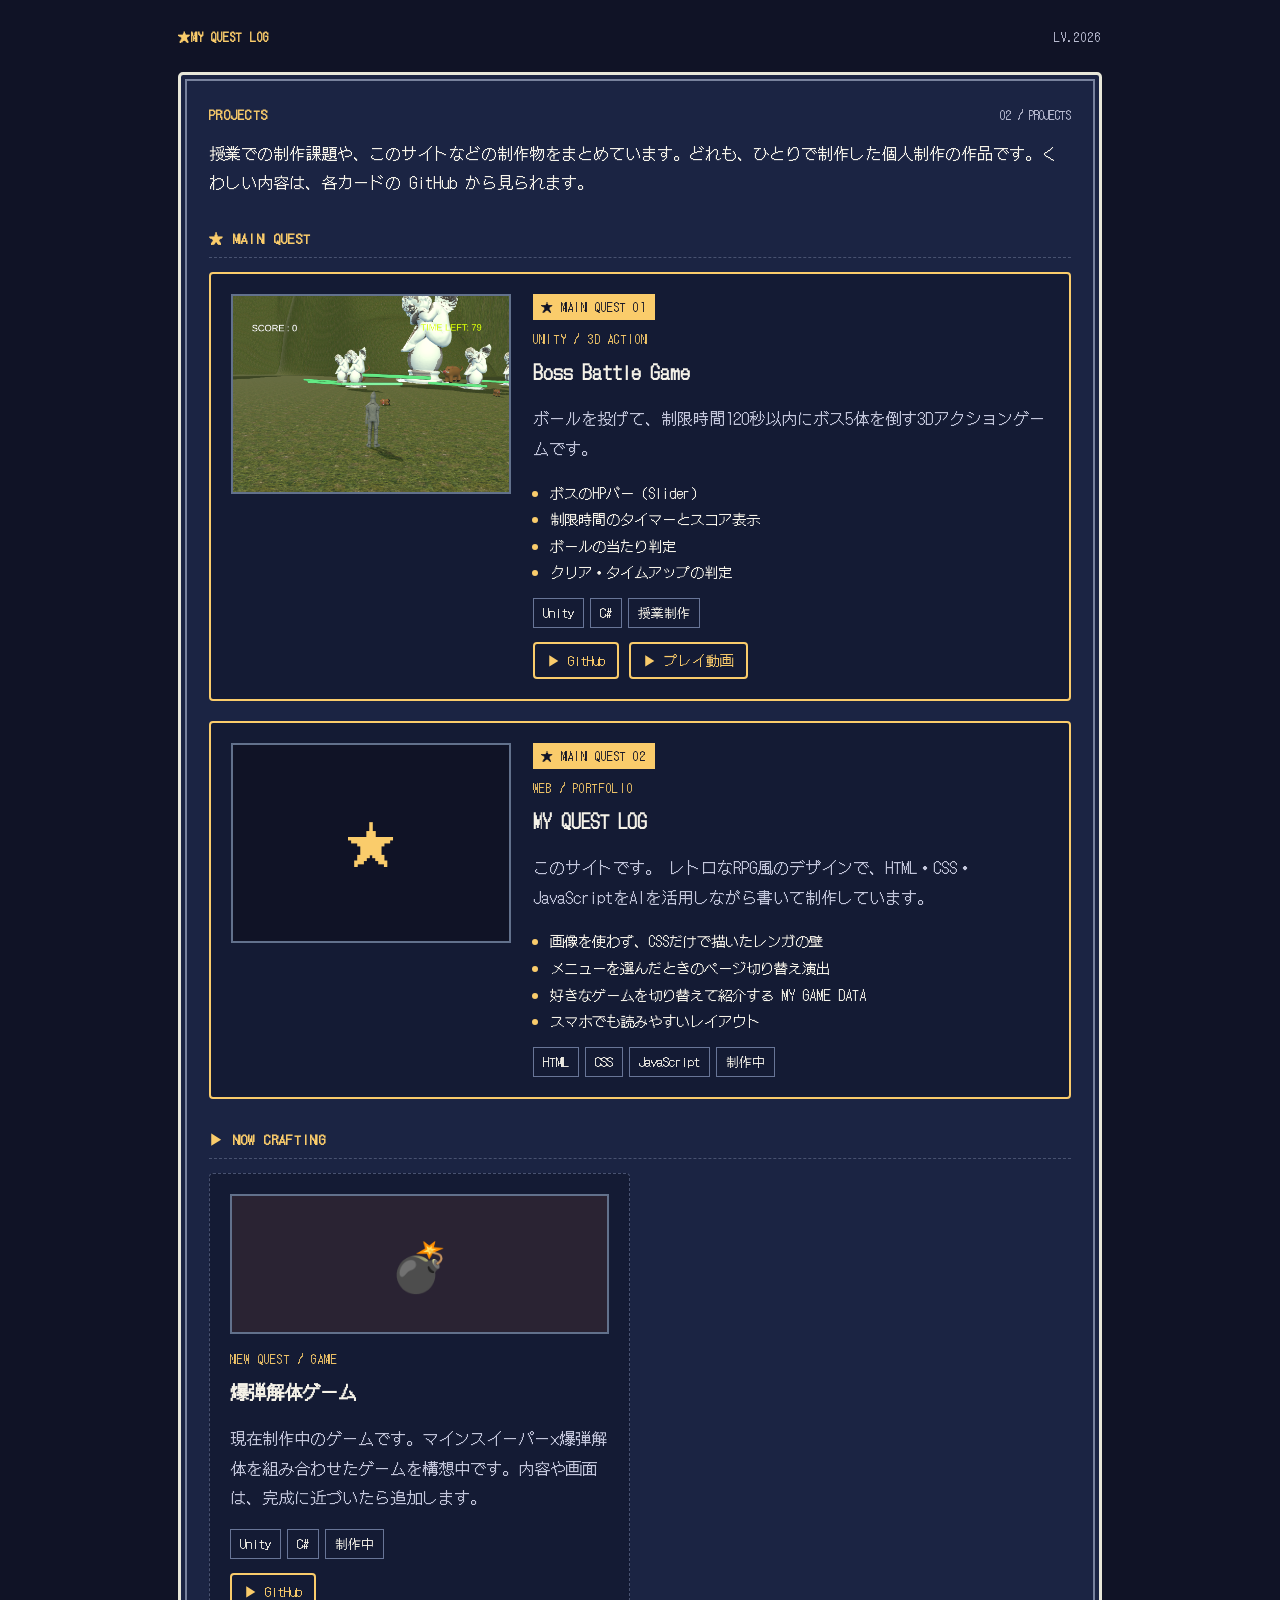
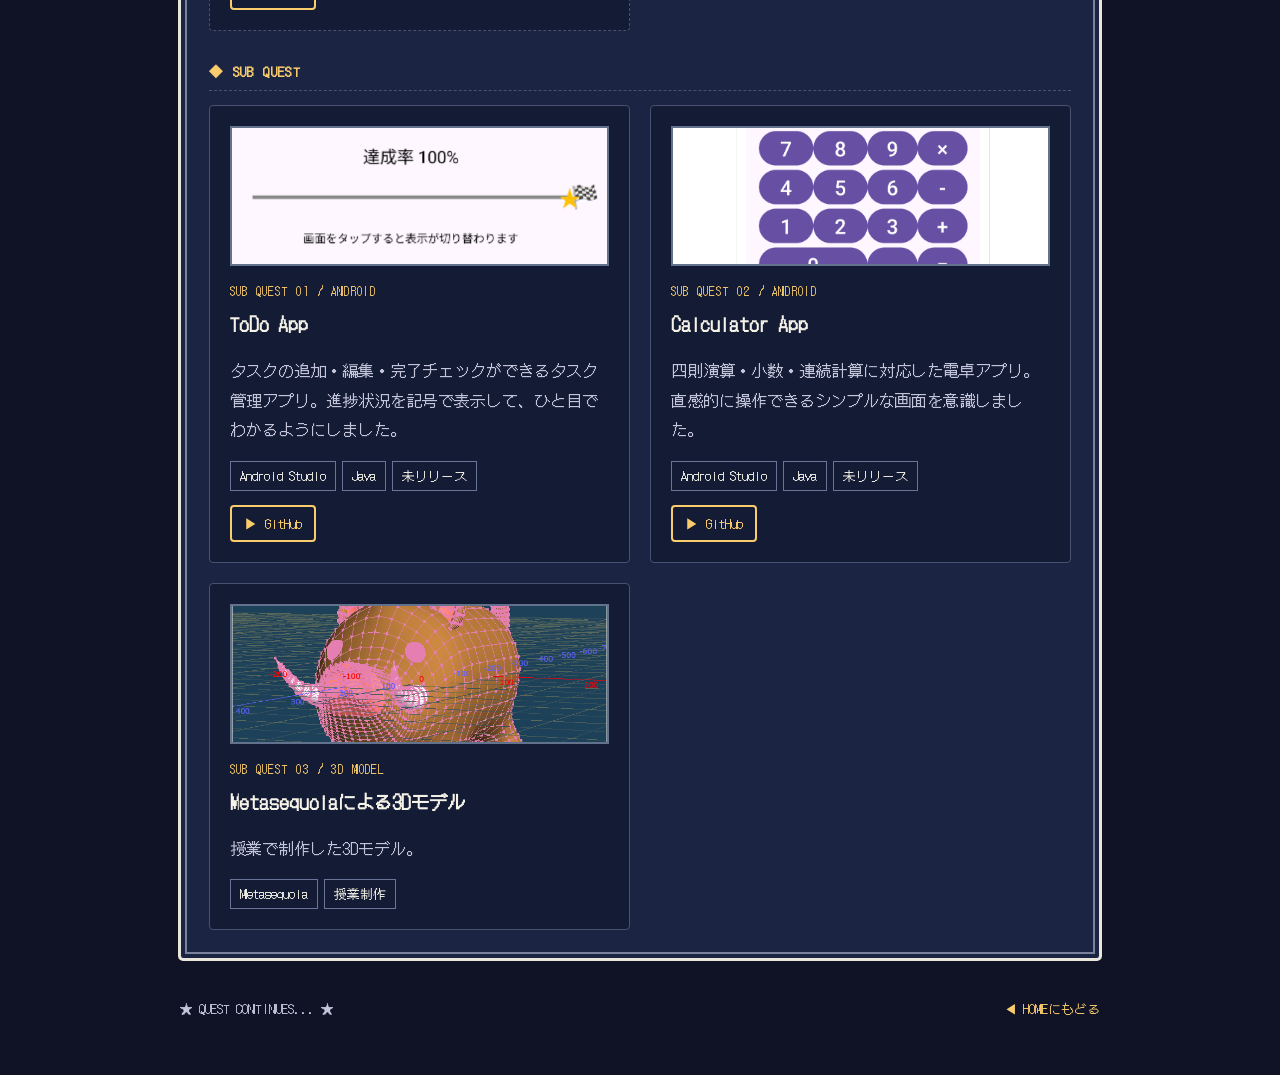
==== projects.html @ a6760863 "Initial commit" ====
<!DOCTYPE html>
<html lang="ja">
<head>
    <meta charset="UTF-8">
    <meta name="viewport" content="width=device-width, initial-scale=1.0">
    <meta name="robots" content="noindex, nofollow">
    <meta name="theme-color" content="#101326">
    <title>PROJECTS | MY QUEST LOG</title>

    <link rel="preconnect" href="https://fonts.googleapis.com">
    <link rel="preconnect" href="https://fonts.gstatic.com" crossorigin>
    <link rel="stylesheet" href="https://fonts.googleapis.com/css2?family=DotGothic16&display=swap">

    <link rel="stylesheet" href="css/common.css">
    <link rel="stylesheet" href="css/projects.css">
    <script src="js/transition.js" defer></script>
</head>
<body class="project-page">
    <div class="page-container">
        <header class="topbar">
            <a class="brand" href="index.html">★MY QUEST LOG</a>
            <span>LV.2026</span>
        </header>
    
        <main id="main-content">
            <section class="window">
                <div class="window-header">
                    <h1 class="window-heading">PROJECTS</h1>
                    <span class="page-number">02 / PROJECTS</span>
                </div>
    
                <p class="projects-lead">授業での制作課題や、このサイトなどの制作物をまとめています。どれも、ひとりで制作した個人制作の作品です。くわしい内容は、各カードの GitHub から見られます。</p>

                <!--メイン作品-->
                <h2 class="section-heading">★ MAIN QUEST</h2>
                <div class="card-grid card-grid--main">
                    <!--Unity のゲーム-->
                    <article class="project-card project-card--main">
                        <img class="project-thumb" src="images/boss-battle.png" alt="Boss Battle Game のプレイ画面">
                        <div class="project-body">
                            <p class="main-badge">★ MAIN QUEST 01</p>
                            <p class="card-index">UNITY / 3D ACTION</p>
                            <h3>Boss Battle Game</h3>
                            <p>ボールを投げて、制限時間120秒以内にボス5体を倒す3Dアクションゲームです。</p>
                            <ul class="feature-list">
                                <li>ボスのHPバー（Slider）</li>
                                <li>制限時間のタイマーとスコア表示</li>
                                <li>ボールの当たり判定</li>
                                <li>クリア・タイムアップの判定</li>
                            </ul>
                            <div class="tag-list">
                                <span class="tag">Unity</span>
                                <span class="tag">C#</span>
                                <span class="tag">授業制作</span>
                            </div>
                            <div class="project-links">
                                <a class="project-link" href="https://github.com/chi-cha205/unity-action-game" target="_blank" rel="noopener">▶ GitHub</a>
                                <a class="project-link" href="https://youtu.be/2GFIGitg2KA" target="_blank" rel="noopener">▶ プレイ動画</a>
                            </div>
                        </div>
                    </article>

                    <!--このサイト-->
                    <article class="project-card project-card--main">
                        <div class="project-thumb project-thumb--site" aria-hidden="true">★</div>
                        <div class="project-body">
                            <p class="main-badge">★ MAIN QUEST 02</p>
                            <p class="card-index">WEB / PORTFOLIO</p>
                            <h3>MY QUEST LOG</h3>
                            <p>このサイトです。 レトロなRPG風のデザインで、HTML・CSS・JavaScriptをAIを活用しながら書いて制作しています。</p>
                            <ul class="feature-list">
                                <li>画像を使わず、CSSだけで描いたレンガの壁</li>
                                <li>メニューを選んだときのページ切り替え演出</li>
                                <li>好きなゲームを切り替えて紹介する MY GAME DATA</li>
                                <li>スマホでも読みやすいレイアウト</li>
                            </ul>
                            <div class="tag-list">
                                <span class="tag">HTML</span>
                                <span class="tag">CSS</span>
                                <span class="tag">JavaScript</span>
                                <span class="tag">制作中</span>
                            </div>
                        </div>
                    </article>
                </div>

                <!--今作っている作品-->
                <h2 class="section-heading">▶ NOW CRAFTING</h2>
                <div class="card-grid">
                    <!--爆弾解体ゲーム-->
                    <article class="project-card project-card--wip">
                        <div class="project-thumb project-thumb--wip" aria-hidden="true">💣</div>
                        <p class="card-index">NEW QUEST / GAME</p>
                        <h3>爆弾解体ゲーム</h3>
                        <p>現在制作中のゲームです。マインスイーパー×爆弾解体を組み合わせたゲームを構想中です。内容や画面は、完成に近づいたら追加します。</p>
                        <div class="tag-list">
                            <span class="tag">Unity</span>
                            <span class="tag">C#</span>
                            <span class="tag">制作中</span>
                        </div>
                        <div class="project-links">
                            <a class="project-link" href="https://github.com/chi-cha205/MineDefuse" target="_blank" rel="noopener">▶ GitHub</a>
                        </div>
                    </article>
                </div>

                <!--その他-->
                <h2 class="section-heading">◆ SUB QUEST</h2>
                <div class="card-grid">
                    <!--Android のタスク管理アプリ-->
                    <article class="project-card">
                        <img class="project-thumb" src="images/task-app.png" alt="タスク管理アプリのスクショ">
                        <p class="card-index">SUB QUEST 01 / ANDROID</p>
                        <h3>ToDo App</h3>
                        <p>タスクの追加・編集・完了チェックができるタスク管理アプリ。進捗状況を記号で表示して、ひと目でわかるようにしました。</p>
                        <div class="tag-list">
                            <span class="tag">Android Studio</span>
                            <span class="tag">Java</span>
                            <span class="tag">未リリース</span>
                        </div>
                        <div class="project-links">
                            <a class="project-link" href="https://github.com/chi-cha205/ToDoapp" target="_blank" rel="noopener">▶ GitHub</a>
                        </div>
                    </article>

                    <!--電卓アプリ-->
                    <article class="project-card">
                        <img class="project-thumb" src="images/calculator-app.png" alt="電卓アプリのスクショ">
                        <p class="card-index">SUB QUEST 02 / ANDROID</p>
                        <h3>Calculator App</h3>
                        <p>四則演算・小数・連続計算に対応した電卓アプリ。直感的に操作できるシンプルな画面を意識しました。</p>
                        <div class="tag-list">
                            <span class="tag">Android Studio</span>
                            <span class="tag">Java</span>
                            <span class="tag">未リリース</span>
                        </div>
                        <div class="project-links">
                            <a class="project-link" href="https://github.com/chi-cha205/AndroidCalculator" target="_blank" rel="noopener">▶ GitHub</a>
                        </div>
                    </article>

                    <!--Metasequoianのイノシシモデル-->
                    <article class="project-card">
                        <img class="project-thumb" src="images/inoshishi-model.png" alt="メタセコイアで作成したイノシシの3Dモデル">
                        <p class="card-index">SUB QUEST 03 / 3D MODEL</p>
                        <h3>Metasequoiaによる3Dモデル</h3>
                        <p>授業で制作した3Dモデル。</p>
                        <div class="tag-list">
                            <span class="tag">Metasequoia</span>
                            <span class="tag">授業制作</span>
                        </div>
                    </article>
                </div>
            </section>
        </main>
    
        <footer>
            <span>★ QUEST CONTINUES... ★</span>
            <a href="index.html">◀ HOMEにもどる</a>
        </footer>
    </div>
</body>
</html>
---- css/common.css ----
/*前ページ共通のCSS*/

/*全体の色*/
:root{
    --bg: #101326;
    --panel: #1b2443;
    --text: #f5f2e8;
    --muted: #c3c6db;
    --accent: #facc6b;
    --border: #e8e7d9;
}

/*paddingを内側に含める*/
*{
    box-sizing: border-box;
}

/*ページ内リンクのスクロール*/
html{
    scroll-behavior: smooth;
}

body{
    margin: 0px;
    background: var(--bg);
    color: var(--text);
    font-size: 16px;
    line-height: 1.85;
    font-family: "DotGothic16", sans-serif;
    image-rendering: pixelated;  /* ドットのぼやけを防ぐ */
}

/*リンクの色 */
a {
    color: inherit;
}

/*キーボード操作で選んだときの黄色い枠 */
a:focus-visible,
button:focus-visible {
    outline: 3px solid var(--accent);
    outline-offset: 4px;
}

/*ボタンの文字を本文と同じフォントにする */
button {
    font: inherit;
}

/*画面中央のコンテンツ部分 */
.page-container {
    position: relative;
    max-width: 980px;
    margin: 0 auto;
    padding: 26px 28px 40px;
}

/*ページ上部のバー*/
.topbar {
    display: flex;
    justify-content: space-between;
    align-items: center;
    gap: 20px;
    margin: 0 0 24px;
    font-size: 0.75rem;
    letter-spacing: 0.08em;
    color: var(--muted);
}

/*左上のサイト名*/
.topbar .brand {
    color: var(--accent);
    font-weight: bold;
    text-decoration: none;
}

/*二重枠ウィンドウ */
.window {
    margin-bottom: 22px;
    padding: 28px;
    background: var(--panel);
    border: 3px solid var(--border);
    border-radius: 5px;
    box-shadow:
        inset 0 0 0 4px var(--panel),
        inset 0 0 0 6px #78829d;
}

/*ウィンドウの小見出し*/
.window-heading {
    font-size: 0.79rem;
    color: var(--accent);
    letter-spacing: 0.1em;
    font-weight: 700;
}

/*見出しの行：左にタイトル、右にページ番号（PLAYER・PROJECTSなど）*/
.window-header {
    display: flex;
    justify-content: space-between;
    align-items: baseline;
    gap: 12px;
}

/*h1 の標準の余白を消す*/
.window-header h1 {
    margin: 0;
}

.page-number {
    font-size: 0.75rem;
    color: var(--muted);
}

/*「★ MAIN QUEST」などの区切りの見出し（PROJECTS・RESEARCH）*/
.section-heading {
    margin: 28px 0 0;
    padding-bottom: 6px;
    border-bottom: 1px dashed #485270;
    font-size: 0.85rem;
    color: var(--accent);
    letter-spacing: 0.1em;
}

/*「授業制作」などの小さい札を横に並べる（PROJECTS・RESEARCH）*/
.tag-list {
    display: flex;
    flex-wrap: wrap;
    gap: 6px;
}

.tag {
    padding: 2px 9px;
    border: 1px solid #687597;
    font-size: 0.8rem;
}

/*ページ下部*/
footer {
    display: flex;
    flex-wrap: wrap;
    justify-content: space-between;
    gap: 20px;
    padding: 14px 2px;
    font-size: 0.8rem;
    color: var(--muted);
}

footer a {
    color: var(--accent);
    text-decoration: none;
}

/*ページを開いたとき*/
.page-container {
    animation: quest-enter 0.35s ease-out both;
}

/*ページを離れるときに上へ消える*/
.page-exiting .page-container {
    animation: quest-exit 0.45s ease-in forwards;
}

@keyframes quest-enter {
    from {
        opacity: 0;
        transform: translateY(8px);
    }

    to {
        opacity: 1;
        transform: translateY(0);
    }
}

@keyframes quest-exit {
    from {
        opacity: 1;
        transform: translateY(0);
    }

    to {
        opacity: 0;
        transform: translateY(-8px);
    }
}

/*スマホ幅(620px以下)*/
@media (max-width: 620px) {
    .page-container {
        padding: 18px 14px 25px;
    }

    .topbar {
        flex-wrap: wrap;
        font-size: 0.64rem;
    }

    .window {
        padding: 18px;
    }
}
---- css/projects.css ----
/* MY QUEST LOG | PROJECTS */

.projects-lead {
    margin: 12px 0 0;
}

/*作品カードを2列に並べる*/
.card-grid {
    display: grid;
    grid-template-columns: repeat(2, 1fr);
    gap: 20px;
    margin-top: 14px;
}

/*メインの作品は1列で大きく並べる*/
.card-grid--main {
    grid-template-columns: 1fr;
}

.project-card {
    padding: 20px;
    background: #141b34;
    border: 1px solid #485270;
    border-radius: 4px;
}

/*画像の代わりの四角い枠*/
.project-thumb {
    display: grid;
    place-items: center;
    height: 140px;
    color: var(--accent);
    background: #233e65;
    border: 2px solid #62718c;
    font-size: 3rem;
}

.project-thumb--model {
    color: #a9e2ef;
    background: #3c2f55;
}

.project-thumb--app {
    color: #d6f6dc;
    background: #274b49;
}

.project-thumb--site {
    color: var(--accent);
    background: var(--bg);
}

/*スクリーンショットを入れたとき：枠いっぱいに表示する*/
img.project-thumb {
    display: block;
    width: 100%;
    object-fit: cover;
    image-rendering: auto;  /* bodyのpixelatedを画像には効かせない */
}

.project-card h3 {
    margin: 4px 0 8px;
    font-size: 1.15rem;
}

.project-card p {
    color: var(--muted);
}

/*「QUEST 01 / UNITY」の行（.project-card p より強くして黄色にする）*/
.project-card .card-index {
    margin: 14px 0 0;
    font-size: 0.75rem;
    color: var(--accent);
    letter-spacing: 0.1em;
}

/*メインの作品：画像を左、説明を右に並べ、黄色い枠で目立たせる*/
.project-card--main {
    display: grid;
    grid-template-columns: 280px 1fr;
    gap: 22px;
    align-items: start;
    border: 2px solid var(--accent);
}

.project-card--main .project-thumb {
    height: 200px;
}

.project-card--main .card-index {
    margin-top: 0;
}

/*「★ MAIN QUEST 01」の札*/
.project-card .main-badge {
    width: fit-content;
    margin: 0 0 8px;
    padding: 2px 8px;
    color: var(--bg);
    background: var(--accent);
    font-size: 0.75rem;
    letter-spacing: 0.08em;
}

/*メインの作品で作った機能の一覧*/
.feature-list {
    margin: 8px 0 12px;
    padding-left: 1.2em;
    font-size: 0.9rem;
}

.feature-list li::marker {
    color: var(--accent);
}

/*制作中の作品：点線の枠にする*/
.project-card--wip {
    border-style: dashed;
}

.project-thumb--wip {
    color: var(--text);
    background: #2a2333;
}

/*GitHub・動画へのリンク*/
.project-links {
    display: flex;
    flex-wrap: wrap;
    gap: 10px;
    margin-top: 14px;
}

.project-link {
    padding: 4px 12px;
    color: var(--accent);
    border: 2px solid var(--accent);
    border-radius: 4px;
    font-size: 0.85rem;
    text-decoration: none;
    transition: background-color 0.15s, color 0.15s;
}

.project-link:hover {
    color: var(--bg);
    background: var(--accent);
}

/*動きを減らす設定では色の切り替えをすぐにする*/
@media (prefers-reduced-motion: reduce) {
    .project-link {
        transition: none;
    }
}

/*スマホ幅：カードを1列にする*/
@media (max-width: 620px) {
    .card-grid {
        grid-template-columns: 1fr;
    }

    .project-thumb {
        height: 110px;
    }

    /*メインの作品も、画像の下に説明を並べる*/
    .project-card--main {
        grid-template-columns: 1fr;
        gap: 14px;
    }

    .project-card--main .project-thumb {
        height: 150px;
    }
}
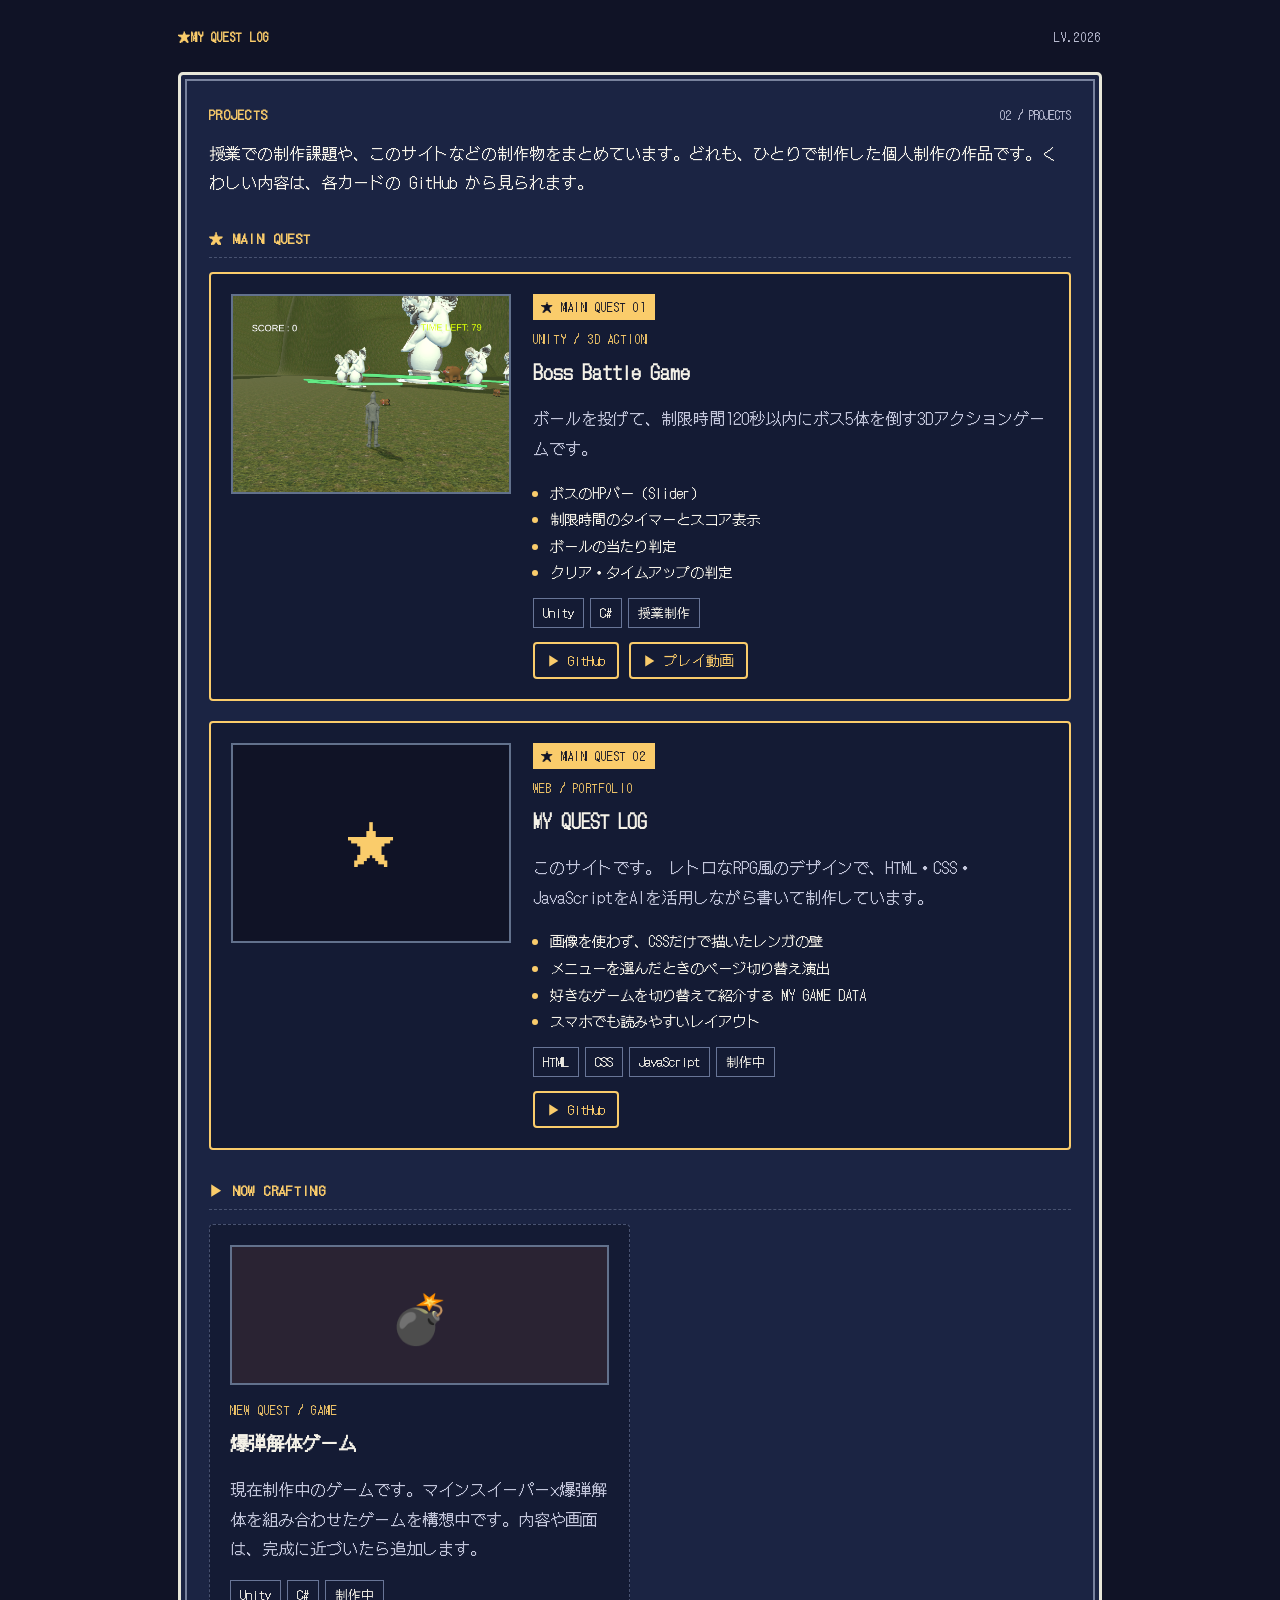
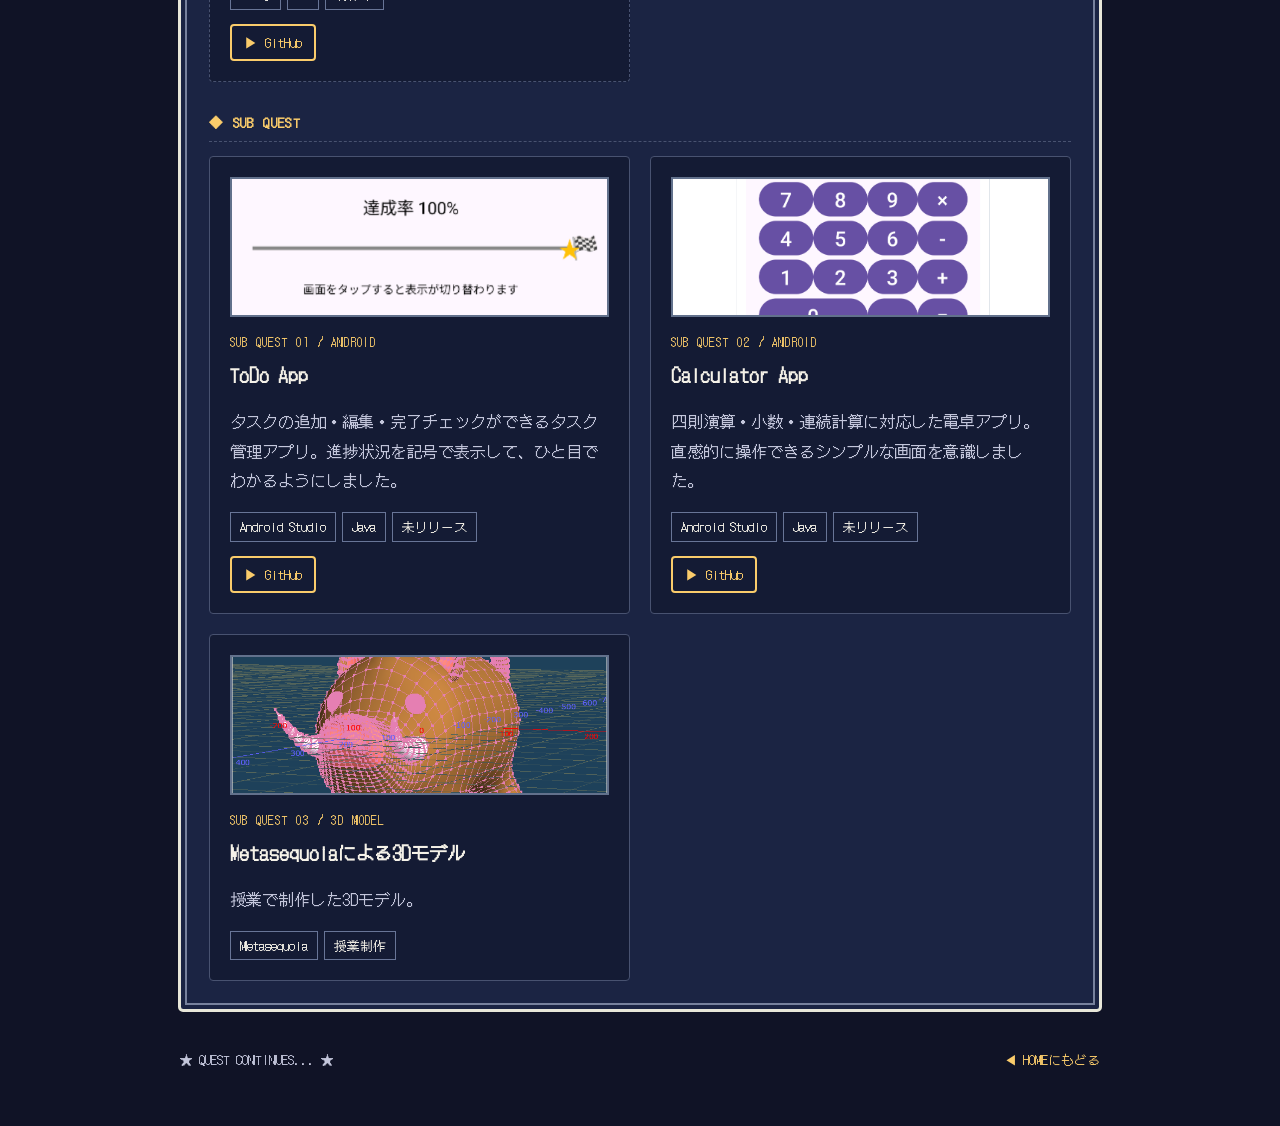
==== commit 0ddc8717: "Add GitHub link to MY QUEST LOG card and site URL to README - projects.html: add a GitHub button to " ====
--- a/projects.html
+++ b/projects.html
@@ -80,6 +80,9 @@
                                 <span class="tag">JavaScript</span>
                                 <span class="tag">制作中</span>
                             </div>
+                            <div class="project-links">
+                                <a class="project-link" href="https://github.com/chi-cha205/my-quest-log" target="_blank" rel="noopener">▶ GitHub</a>
+                            </div>
                         </div>
                     </article>
                 </div>
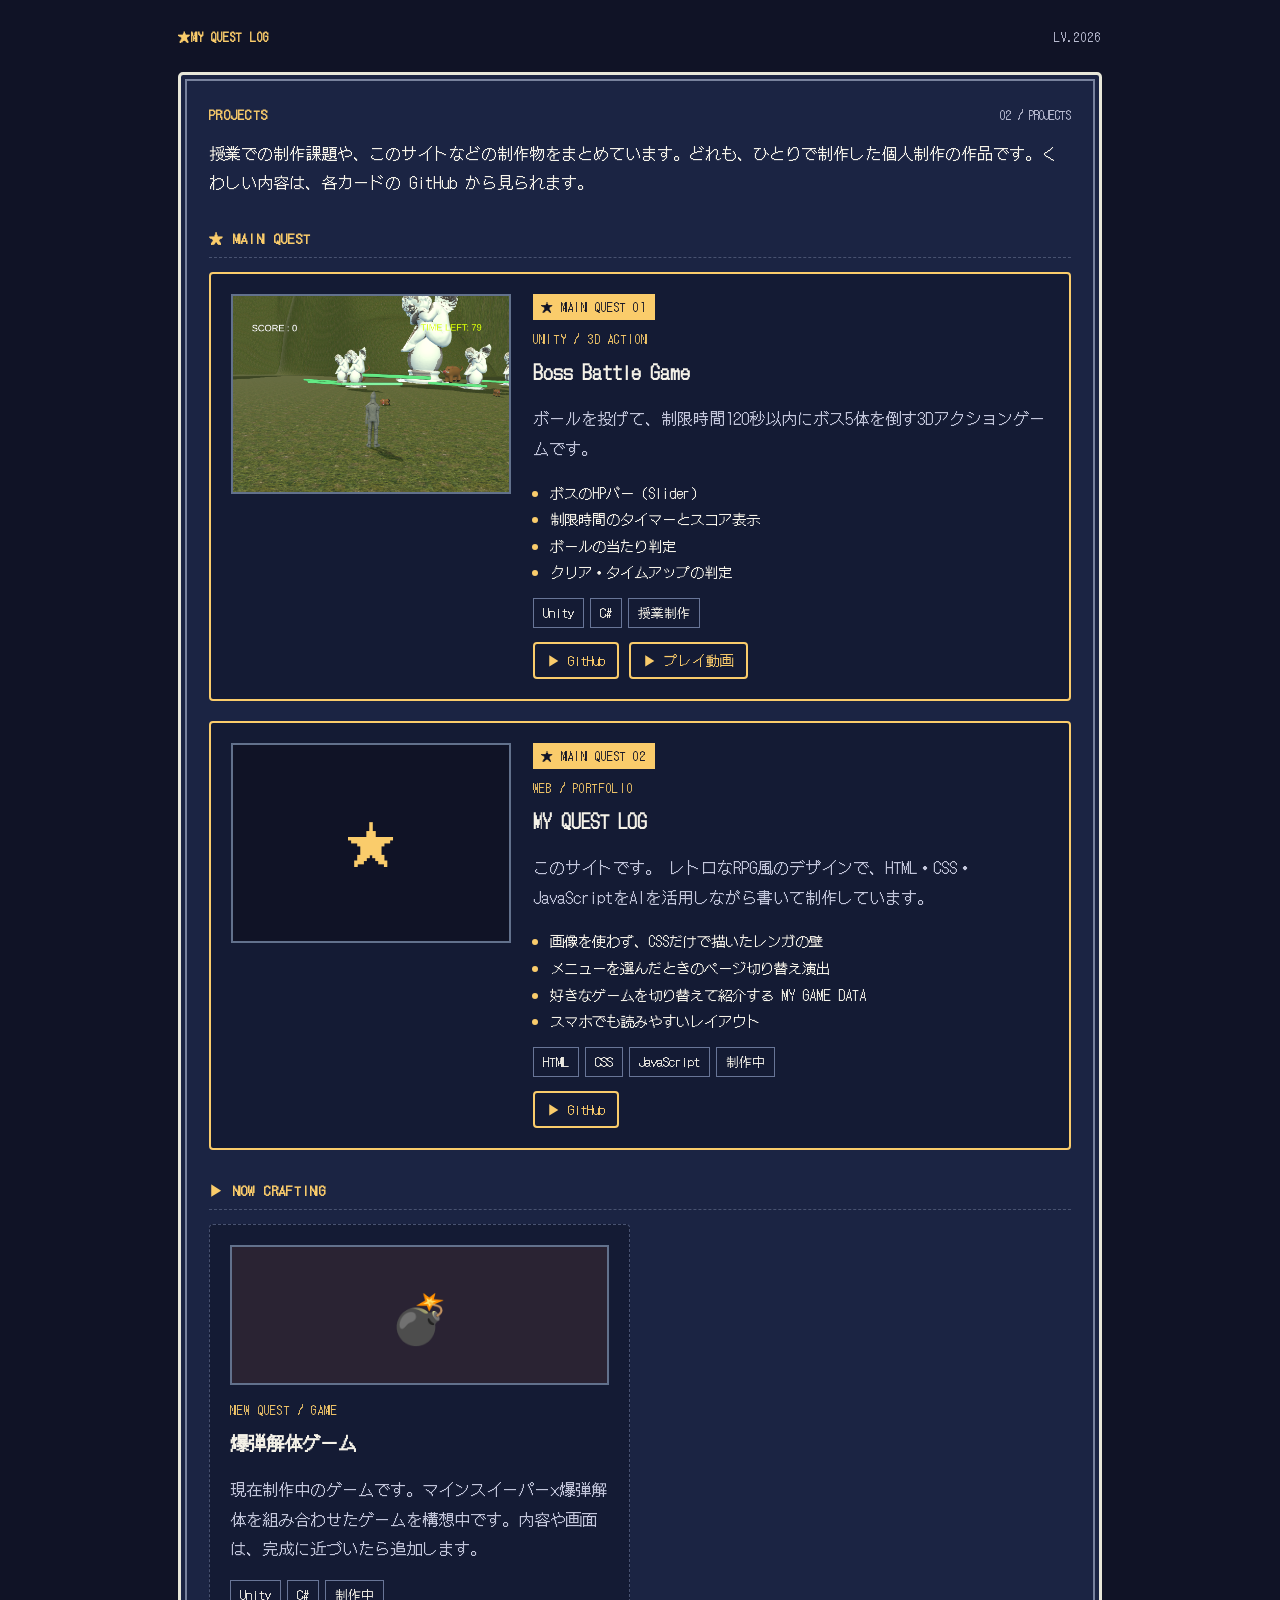
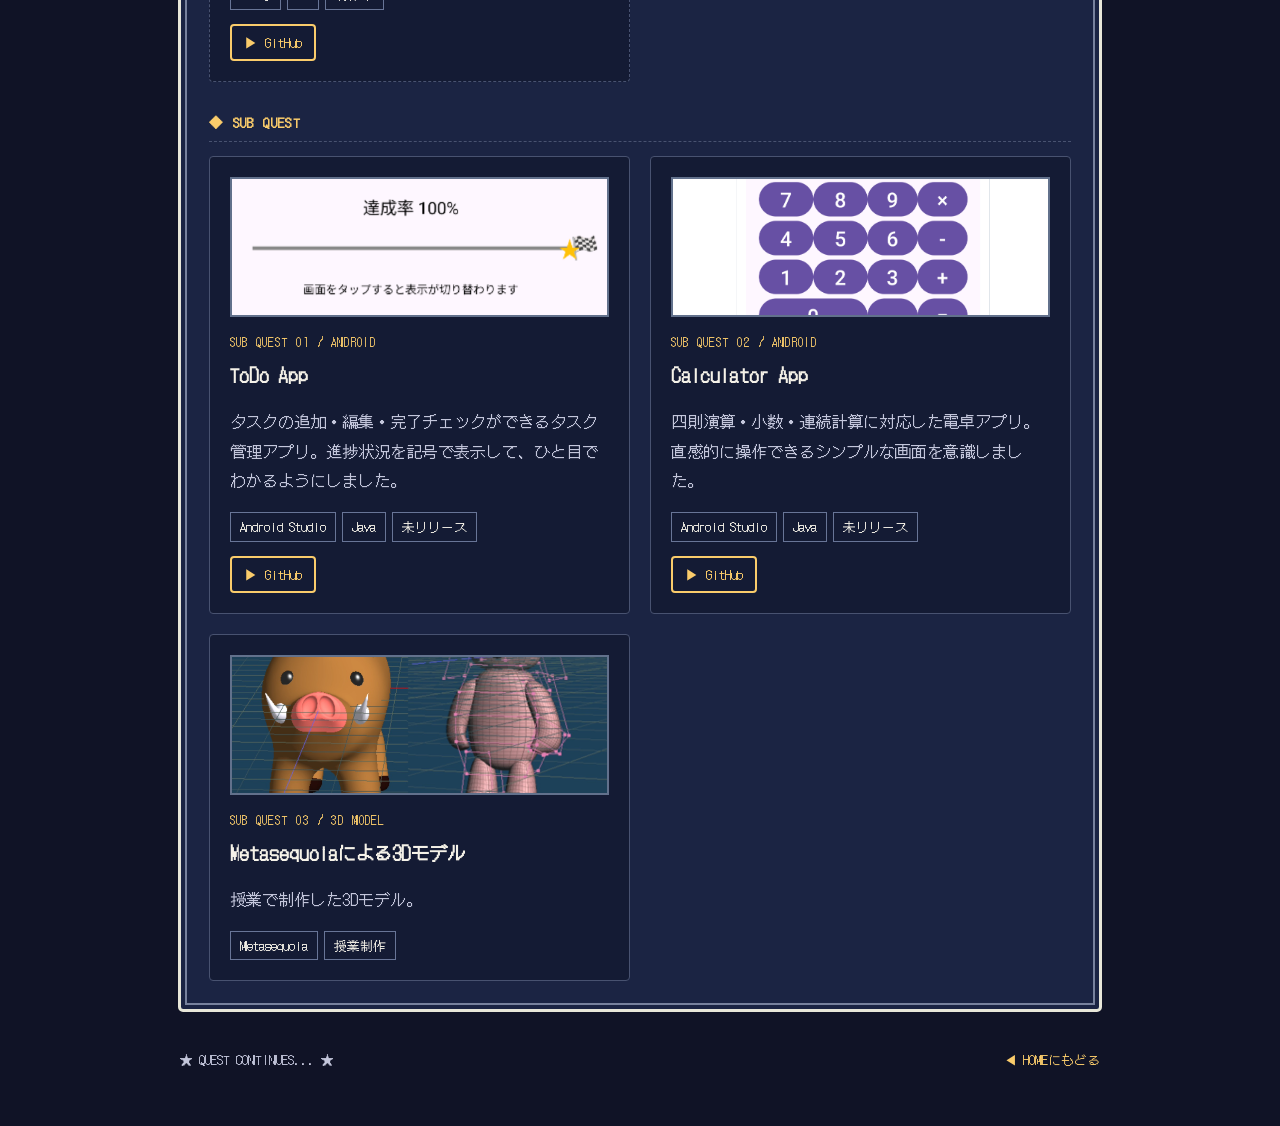
==== commit 009234fe: "写真変更" ====
--- a/projects.html
+++ b/projects.html
@@ -142,9 +142,9 @@
                         </div>
                     </article>
 
-                    <!--Metasequoianのイノシシモデル-->
+                    <!--Metasequoianの3dモデル-->
                     <article class="project-card">
-                        <img class="project-thumb" src="images/inoshishi-model.png" alt="メタセコイアで作成したイノシシの3Dモデル">
+                        <img class="project-thumb" src="images/3dmodel.jpg" alt="メタセコイアで作成したイノシシの3Dモデル">
                         <p class="card-index">SUB QUEST 03 / 3D MODEL</p>
                         <h3>Metasequoiaによる3Dモデル</h3>
                         <p>授業で制作した3Dモデル。</p>
